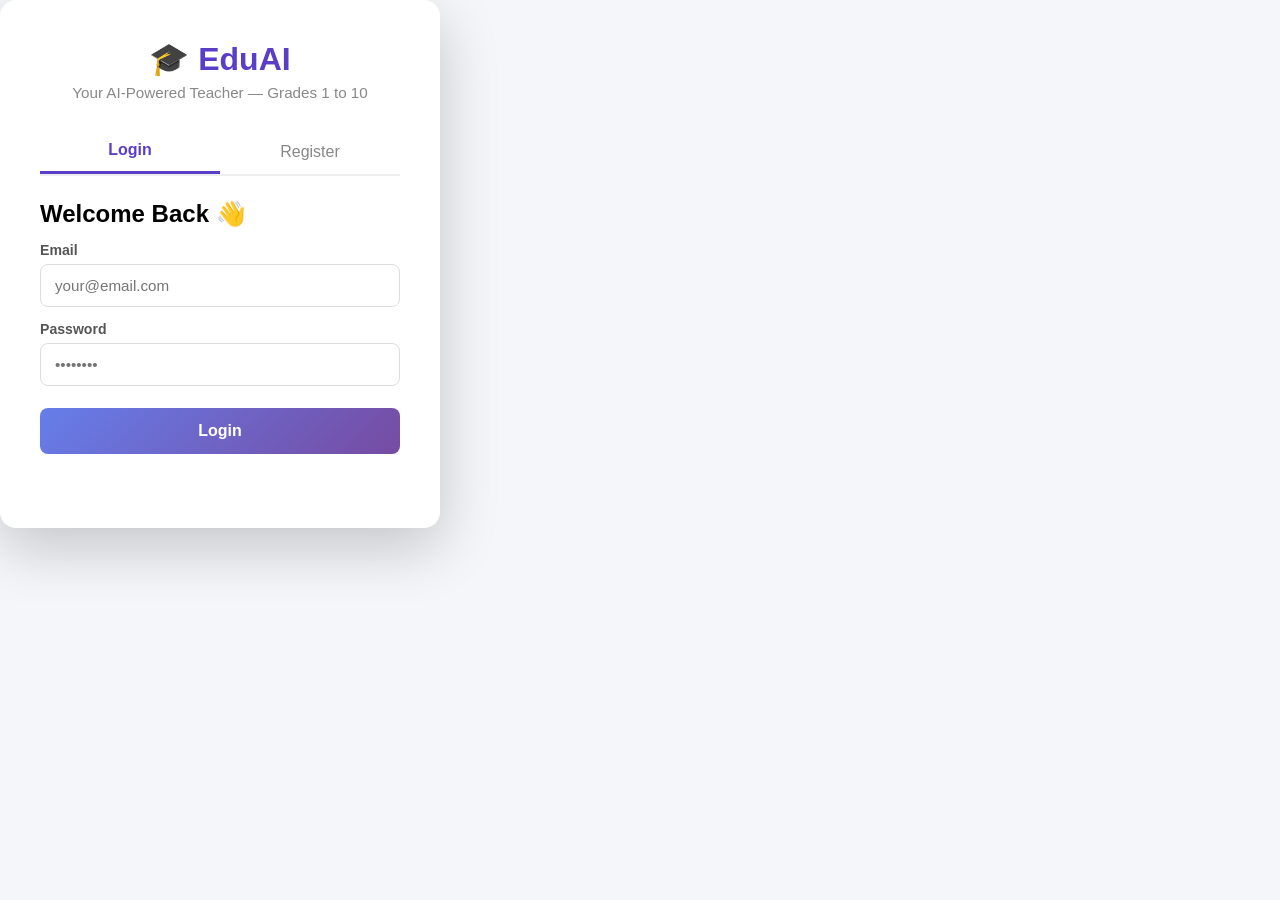
==== frontend/dashboard.html @ 4d83b5c8 "phase-3 dashboard design completed" ====
<!DOCTYPE html>
<html lang="en">
<head>
  <meta charset="UTF-8" />
  <meta name="viewport" content="width=device-width, initial-scale=1.0"/>
  <title>EduAI — Dashboard</title>
  <link rel="stylesheet" href="css/style.css" />
</head>
<body>

  <!-- TOP NAVIGATION BAR -->
  <nav class="navbar">
    <div class="nav-brand">🎓 EduAI</div>
    <div class="nav-user">
      <span id="user-greeting">Welcome!</span>
      <button class="btn-logout" onclick="logout()">Logout</button>
    </div>
  </nav>

  <!-- MAIN CONTENT -->
  <div class="dashboard-container">

    <!-- PAGE TITLE -->
    <div class="page-title">
      <h2>📚 Your Books</h2>
      <p id="grade-label">Loading...</p>
    </div>

    <!-- BOOKS GRID -->
    <div id="books-grid" class="books-grid">
      <!-- Books will be added here by JavaScript -->
    </div>

    <!-- EMPTY STATE -->
    <div id="empty-state" class="empty-state hidden">
      <p>😔 No books found for your grade.</p>
      <p>Please ask your teacher to upload books.</p>
    </div>

    <!-- LOADING STATE -->
    <div id="loading-state" class="loading-state">
      <p>Loading your books...</p>
    </div>

  </div>

  <script src="js/dashboard.js"></script>
</body>
</html>
---- frontend/css/style.css ----
/* ===== RESET & BASE ===== */
* {
  margin: 0;
  padding: 0;
  box-sizing: border-box;
}

body {
  font-family: 'Segoe UI', Tahoma, Geneva, Verdana, sans-serif;
  background: #f5f6fa;
  min-height: 100vh;
}

/* Login page only */
body.login-page {
  background: linear-gradient(135deg, #667eea 0%, #764ba2 100%);
  display: flex;
  align-items: center;
  justify-content: center;
}

/* ===== CARD CONTAINER ===== */
.container {
  background: white;
  border-radius: 16px;
  padding: 40px;
  width: 100%;
  max-width: 440px;
  box-shadow: 0 20px 60px rgba(0,0,0,0.2);
}

/* ===== HEADER ===== */
.header {
  text-align: center;
  margin-bottom: 28px;
}

.header h1 {
  font-size: 2rem;
  color: #5a3ec8;
}

.header p {
  color: #888;
  font-size: 0.95rem;
  margin-top: 6px;
}

/* ===== TABS ===== */
.tabs {
  display: flex;
  margin-bottom: 24px;
  border-bottom: 2px solid #eee;
}

.tab-btn {
  flex: 1;
  padding: 12px;
  border: none;
  background: none;
  font-size: 1rem;
  cursor: pointer;
  color: #888;
  transition: all 0.2s;
}

.tab-btn.active {
  color: #5a3ec8;
  border-bottom: 3px solid #5a3ec8;
  font-weight: 600;
}

/* ===== FORM ===== */
.form-box label {
  display: block;
  margin: 14px 0 6px;
  font-size: 0.88rem;
  color: #555;
  font-weight: 600;
}

.form-box input,
.form-box select {
  width: 100%;
  padding: 12px 14px;
  border: 1.5px solid #ddd;
  border-radius: 8px;
  font-size: 0.95rem;
  transition: border 0.2s;
  outline: none;
}

.form-box input:focus,
.form-box select:focus {
  border-color: #5a3ec8;
}

/* ===== BUTTON ===== */
.btn-primary {
  width: 100%;
  padding: 14px;
  background: linear-gradient(135deg, #667eea, #764ba2);
  color: white;
  border: none;
  border-radius: 8px;
  font-size: 1rem;
  font-weight: 600;
  cursor: pointer;
  margin-top: 22px;
  transition: opacity 0.2s;
}

.btn-primary:hover {
  opacity: 0.9;
}

/* ===== MESSAGE ===== */
.msg {
  margin-top: 14px;
  text-align: center;
  font-size: 0.9rem;
  min-height: 20px;
}

.msg.success { color: #22c55e; }
.msg.error   { color: #ef4444; }

/* ===== UTILITY ===== */
.hidden { display: none; }

/* ===== NAVBAR IMPROVED ===== */
.navbar {
  background: linear-gradient(135deg, #667eea, #764ba2);
  padding: 16px 40px;
  display: flex;
  align-items: center;
  justify-content: space-between;
  box-shadow: 0 4px 15px rgba(102,126,234,0.4);
  position: sticky;
  top: 0;
  z-index: 100;
}

.nav-brand {
  color: white;
  font-size: 1.4rem;
  font-weight: 700;
  letter-spacing: 1px;
}

.nav-user {
  display: flex;
  align-items: center;
  gap: 16px;
}

.nav-user span {
  color: rgba(255,255,255,0.9);
  font-size: 0.95rem;
}

.btn-logout {
  padding: 8px 20px;
  background: rgba(255,255,255,0.15);
  color: white;
  border: 1.5px solid rgba(255,255,255,0.5);
  border-radius: 20px;
  cursor: pointer;
  font-size: 0.9rem;
  transition: all 0.2s;
}

.btn-logout:hover {
  background: rgba(255,255,255,0.3);
  transform: scale(1.05);
}

/* ===== DASHBOARD CONTAINER ===== */
.dashboard-container {
  max-width: 1100px;
  margin: 40px auto;
  padding: 0 32px;
}

/* ===== PAGE TITLE ===== */
.page-title {
  margin-bottom: 36px;
  padding-bottom: 20px;
  border-bottom: 2px solid #ede9ff;
}

.page-title h2 {
  font-size: 2rem;
  color: #5a3ec8;
  font-weight: 700;
}

.page-title p {
  color: #999;
  margin-top: 6px;
  font-size: 1rem;
}

/* ===== BOOKS GRID ===== */
.books-grid {
  display: grid;
  grid-template-columns: repeat(auto-fill, minmax(220px, 1fr));
  gap: 28px;
}

/* ===== BOOK CARD ===== */
.book-card {
  background: white;
  border-radius: 16px;
  padding: 32px 24px;
  box-shadow: 0 4px 20px rgba(0,0,0,0.07);
  cursor: pointer;
  transition: all 0.25s ease;
  text-align: center;
  border: 2px solid transparent;
  position: relative;
  overflow: hidden;
}

.book-card::before {
  content: "";
  position: absolute;
  top: 0;
  left: 0;
  right: 0;
  height: 4px;
  background: linear-gradient(135deg, #667eea, #764ba2);
  transform: scaleX(0);
  transition: transform 0.25s ease;
}

.book-card:hover::before {
  transform: scaleX(1);
}

.book-card:hover {
  transform: translateY(-6px);
  box-shadow: 0 12px 35px rgba(90,62,200,0.18);
  border-color: #ede9ff;
}

.book-card .book-icon {
  font-size: 3rem;
  margin-bottom: 16px;
  display: block;
}

.book-card .book-title {
  font-size: 1rem;
  font-weight: 700;
  color: #2d2d2d;
  margin-bottom: 10px;
  line-height: 1.4;
}

.book-card .book-subject {
  font-size: 0.82rem;
  color: #5a3ec8;
  background: #f0ecff;
  padding: 5px 14px;
  border-radius: 20px;
  display: inline-block;
  font-weight: 600;
  letter-spacing: 0.5px;
}

.book-card .book-arrow {
  margin-top: 16px;
  color: #bbb;
  font-size: 0.85rem;
  transition: color 0.2s;
}

.book-card:hover .book-arrow {
  color: #5a3ec8;
}

/* ===== EMPTY STATE ===== */
.empty-state {
  text-align: center;
  padding: 80px 20px;
  color: #aaa;
  font-size: 1rem;
  line-height: 2.2;
}

.empty-state p:first-child {
  font-size: 3rem;
  margin-bottom: 8px;
}

/* ===== LOADING STATE ===== */
.loading-state {
  text-align: center;
  padding: 80px 20px;
  color: #aaa;
  font-size: 1rem;
}
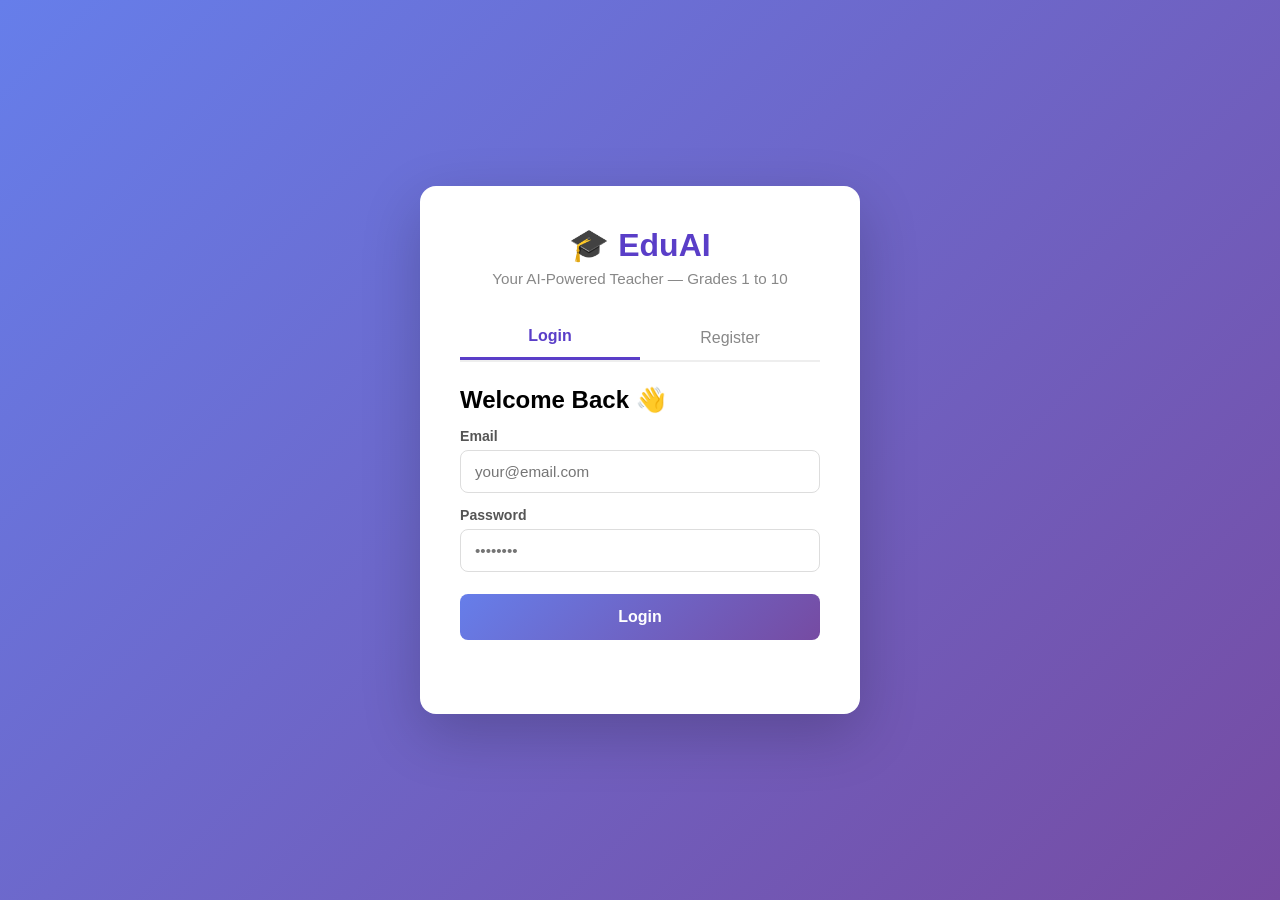
==== commit 1381d483: "Student progress page + progress API" ====
--- a/frontend/dashboard.html
+++ b/frontend/dashboard.html
@@ -13,6 +13,7 @@
     <div class="nav-brand">🎓 EduAI</div>
     <div class="nav-user">
       <span id="user-greeting">Welcome!</span>
+      <button class="btn-progress" onclick="goToProgress()">📊 My Progress</button>
       <button class="btn-logout" onclick="logout()">Logout</button>
     </div>
   </nav>
@@ -28,7 +29,6 @@
 
     <!-- BOOKS GRID -->
     <div id="books-grid" class="books-grid">
-      <!-- Books will be added here by JavaScript -->
     </div>
 
     <!-- EMPTY STATE -->
--- a/frontend/css/style.css
+++ b/frontend/css/style.css
@@ -124,11 +124,15 @@
 
 .msg.success { color: #22c55e; }
 .msg.error   { color: #ef4444; }
+.msg.info    { color: #3b82f6; }
 
 /* ===== UTILITY ===== */
-.hidden { display: none; }
-
-/* ===== NAVBAR IMPROVED ===== */
+.hidden {
+  display: none !important;
+}
+
+
+/* ================= NAVBAR ======================= */
 .navbar {
   background: linear-gradient(135deg, #667eea, #764ba2);
   padding: 16px 40px;
@@ -300,4 +304,595 @@
   padding: 80px 20px;
   color: #aaa;
   font-size: 1rem;
-}+}
+
+
+/* ================ CHAT =============================== */
+.book-info-bar {
+  background: white;
+  padding: 12px 32px;
+  display: flex;
+  align-items: center;
+  gap: 16px;
+  border-bottom: 2px solid #f0ecff;
+  box-shadow: 0 2px 8px rgba(0,0,0,0.05);
+}
+
+.btn-back {
+  padding: 8px 16px;
+  background: #f0ecff;
+  color: #5a3ec8;
+  border: none;
+  border-radius: 8px;
+  cursor: pointer;
+  font-size: 0.9rem;
+  font-weight: 600;
+  transition: all 0.2s;
+}
+
+.btn-back:hover {
+  background: #5a3ec8;
+  color: white;
+}
+
+.book-info-details {
+  flex: 1;
+  display: flex;
+  align-items: center;
+  gap: 10px;
+}
+
+.book-info-details span:first-child {
+  font-weight: 700;
+  color: #2d2d2d;
+  font-size: 1rem;
+}
+
+.subject-badge {
+  background: #f0ecff;
+  color: #5a3ec8;
+  padding: 3px 12px;
+  border-radius: 20px;
+  font-size: 0.8rem;
+  font-weight: 600;
+}
+
+.grade-badge {
+  background: linear-gradient(135deg, #667eea, #764ba2);
+  color: white;
+  padding: 6px 14px;
+  border-radius: 20px;
+  font-size: 0.85rem;
+  font-weight: 600;
+}
+
+.main-layout {
+  display: flex;
+  max-width: 1200px;
+  margin: 0 auto;
+  height: calc(100vh - 130px);
+}
+
+.sidebar {
+  width: 260px;
+  background: white;
+  border-right: 2px solid #f0ecff;
+  display: flex;
+  flex-direction: column;
+  overflow-y: auto;
+}
+
+.sidebar-header {
+  padding: 20px;
+  border-bottom: 2px solid #f0ecff;
+}
+
+.sidebar-header h3 {
+  font-size: 1.1rem;
+  color: #5a3ec8;
+}
+
+.chapters-list {
+  list-style: none;
+  padding: 10px;
+}
+
+.chapters-list li {
+  padding: 12px 16px;
+  margin-bottom: 8px;
+  border-radius: 8px;
+  cursor: pointer;
+  font-size: 0.95rem;
+  color: #555;
+  transition: all 0.2s;
+}
+
+.chapters-list li:hover {
+  background: #f0ecff;
+  color: #5a3ec8;
+}
+
+.chapters-list li.loading-chapters {
+  color: #aaa;
+  text-align: center;
+  cursor: default;
+}
+
+.chapters-list li.loading-chapters:hover {
+  background: transparent;
+  color: #aaa;
+}
+
+.chat-wrapper {
+  flex: 1;
+  padding: 0 20px;
+  display: flex;
+  flex-direction: column;
+  height: 100%;
+}
+
+.chat-messages {
+  flex: 1;
+  overflow-y: auto;
+  padding: 28px 0;
+  display: flex;
+  flex-direction: column;
+  gap: 20px;
+}
+
+.message {
+  display: flex;
+  align-items: flex-start;
+  gap: 12px;
+  animation: fadeInUp 0.3s ease;
+}
+
+@keyframes fadeInUp {
+  from { opacity: 0; transform: translateY(10px); }
+  to   { opacity: 1; transform: translateY(0); }
+}
+
+.ai-message      { flex-direction: row; }
+.student-message { flex-direction: row-reverse; }
+
+.message-avatar {
+  width: 38px;
+  height: 38px;
+  border-radius: 50%;
+  background: #f0ecff;
+  display: flex;
+  align-items: center;
+  justify-content: center;
+  font-size: 1.2rem;
+  flex-shrink: 0;
+}
+
+.student-message .message-avatar {
+  background: linear-gradient(135deg, #667eea, #764ba2);
+}
+
+.message-bubble {
+  max-width: 70%;
+  padding: 14px 18px;
+  border-radius: 16px;
+  font-size: 0.95rem;
+  line-height: 1.7;
+  color: #2d2d2d;
+}
+
+.ai-message .message-bubble {
+  background: white;
+  border-top-left-radius: 4px;
+  box-shadow: 0 2px 12px rgba(0,0,0,0.07);
+}
+
+.student-message .message-bubble {
+  background: linear-gradient(135deg, #667eea, #764ba2);
+  color: white;
+  border-top-right-radius: 4px;
+}
+
+.typing-indicator {
+  display: flex;
+  align-items: center;
+  gap: 12px;
+  padding: 0 0 16px 0;
+}
+
+.typing-bubble {
+  background: white;
+  padding: 14px 18px;
+  border-radius: 16px;
+  border-top-left-radius: 4px;
+  box-shadow: 0 2px 12px rgba(0,0,0,0.07);
+  display: flex;
+  gap: 5px;
+  align-items: center;
+}
+
+.typing-bubble span {
+  width: 8px;
+  height: 8px;
+  background: #5a3ec8;
+  border-radius: 50%;
+  animation: typing 1.2s infinite;
+}
+
+.typing-bubble span:nth-child(2) { animation-delay: 0.2s; }
+.typing-bubble span:nth-child(3) { animation-delay: 0.4s; }
+
+@keyframes typing {
+  0%, 60%, 100% { transform: translateY(0); opacity: 0.4; }
+  30%           { transform: translateY(-6px); opacity: 1; }
+}
+
+.chat-input-area {
+  padding: 16px 0 24px 0;
+  border-top: 2px solid #f0ecff;
+}
+
+.input-wrapper {
+  display: flex;
+  align-items: center;
+  gap: 10px;
+  background: white;
+  border-radius: 12px;
+  padding: 8px 8px 8px 12px;
+  box-shadow: 0 4px 20px rgba(0,0,0,0.08);
+  border: 2px solid transparent;
+  transition: border 0.2s;
+}
+
+.input-wrapper:focus-within { border-color: #5a3ec8; }
+
+.lang-select {
+  border: none;
+  outline: none;
+  font-size: 0.85rem;
+  color: #5a3ec8;
+  background: #f0ecff;
+  padding: 6px 8px;
+  border-radius: 8px;
+  cursor: pointer;
+}
+
+.question-input {
+  flex: 1;
+  border: none;
+  outline: none;
+  font-size: 0.95rem;
+  color: #2d2d2d;
+  background: transparent;
+  padding: 6px 0;
+}
+
+.question-input::placeholder { color: #bbb; }
+
+.btn-send {
+  width: 42px;
+  height: 42px;
+  background: linear-gradient(135deg, #667eea, #764ba2);
+  color: white;
+  border: none;
+  border-radius: 10px;
+  cursor: pointer;
+  font-size: 1.1rem;
+  transition: all 0.2s;
+  display: flex;
+  align-items: center;
+  justify-content: center;
+}
+
+.btn-send:hover   { transform: scale(1.08); }
+.btn-send:disabled { opacity: 0.5; cursor: not-allowed; transform: none; }
+
+
+/* ================ ADMIN =============================== */
+
+/* ── Stats bar ── */
+.stats-bar {
+  display: grid;
+  grid-template-columns: repeat(3, 1fr);
+  gap: 20px;
+  margin-bottom: 36px;
+}
+
+.stat-card {
+  background: white;
+  border-radius: 16px;
+  padding: 24px 28px;
+  display: flex;
+  align-items: center;
+  gap: 18px;
+  box-shadow: 0 4px 20px rgba(0,0,0,0.06);
+  border-left: 5px solid #667eea;
+  transition: transform 0.2s;
+}
+
+.stat-card:hover { transform: translateY(-3px); }
+.stat-card:nth-child(2) { border-left-color: #764ba2; }
+.stat-card:nth-child(3) { border-left-color: #f59e0b; }
+
+.stat-icon {
+  font-size: 2.2rem;
+  flex-shrink: 0;
+}
+
+.stat-number {
+  font-size: 2rem;
+  font-weight: 800;
+  color: #5a3ec8;
+  line-height: 1;
+}
+
+.stat-label {
+  font-size: 0.82rem;
+  color: #999;
+  font-weight: 600;
+  margin-top: 4px;
+  text-transform: uppercase;
+  letter-spacing: 0.5px;
+}
+
+/* ── Admin sections ── */
+.admin-section {
+  background: white;
+  border-radius: 16px;
+  padding: 28px 32px;
+  margin-bottom: 28px;
+  box-shadow: 0 4px 20px rgba(0,0,0,0.06);
+}
+
+.section-title {
+  font-size: 1.2rem;
+  font-weight: 700;
+  color: #5a3ec8;
+  margin-bottom: 24px;
+  padding-bottom: 14px;
+  border-bottom: 2px solid #f0ecff;
+}
+
+/* ── Upload form ── */
+.upload-form {
+  display: flex;
+  flex-direction: column;
+  gap: 16px;
+}
+
+.form-row {
+  display: grid;
+  grid-template-columns: 1fr 1fr;
+  gap: 20px;
+}
+
+.form-group {
+  display: flex;
+  flex-direction: column;
+  gap: 6px;
+}
+
+.form-group label {
+  font-size: 0.85rem;
+  font-weight: 700;
+  color: #555;
+}
+
+.form-group input,
+.form-group select {
+  padding: 10px 14px;
+  border: 1.5px solid #e5e7eb;
+  border-radius: 8px;
+  font-size: 0.9rem;
+  outline: none;
+  transition: border 0.2s;
+  font-family: inherit;
+}
+
+.form-group input:focus,
+.form-group select:focus {
+  border-color: #5a3ec8;
+}
+
+.form-group input[type="file"] {
+  padding: 8px 10px;
+  cursor: pointer;
+}
+
+.btn-upload {
+  align-self: flex-start;
+  padding: 12px 28px;
+  background: linear-gradient(135deg, #667eea, #764ba2);
+  color: white;
+  border: none;
+  border-radius: 10px;
+  font-size: 0.95rem;
+  font-weight: 700;
+  cursor: pointer;
+  transition: opacity 0.2s, transform 0.2s;
+  font-family: inherit;
+}
+
+.btn-upload:hover    { opacity: 0.9; transform: translateY(-1px); }
+.btn-upload:disabled { opacity: 0.5; cursor: not-allowed; transform: none; }
+
+/* ── Admin tables ── */
+.admin-table {
+  width: 100%;
+  border-collapse: collapse;
+  font-size: 0.9rem;
+}
+
+.admin-table thead tr {
+  background: #f8f7ff;
+  border-bottom: 2px solid #ede9ff;
+}
+
+.admin-table th {
+  padding: 12px 16px;
+  text-align: left;
+  font-size: 0.78rem;
+  font-weight: 700;
+  color: #888;
+  text-transform: uppercase;
+  letter-spacing: 0.5px;
+}
+
+.admin-table td {
+  padding: 14px 16px;
+  border-bottom: 1px solid #f3f4f6;
+  color: #2d2d2d;
+  vertical-align: middle;
+}
+
+.admin-table tbody tr:hover { background: #fafafa; }
+.admin-table tbody tr:last-child td { border-bottom: none; }
+
+/* ── Delete button ── */
+.btn-delete {
+  padding: 6px 14px;
+  background: #fef2f2;
+  color: #ef4444;
+  border: 1.5px solid #fecaca;
+  border-radius: 8px;
+  font-size: 0.82rem;
+  font-weight: 700;
+  cursor: pointer;
+  transition: all 0.2s;
+  font-family: inherit;
+}
+
+.btn-delete:hover {
+  background: #ef4444;
+  color: white;
+  border-color: #ef4444;
+}
+
+
+/* ================ PROGRESS PAGE =============================== */
+
+/* My Progress button in navbar */
+.btn-progress {
+  padding: 8px 20px;
+  background: rgba(255,255,255,0.15);
+  color: white;
+  border: 1.5px solid rgba(255,255,255,0.5);
+  border-radius: 20px;
+  cursor: pointer;
+  font-size: 0.9rem;
+  transition: all 0.2s;
+}
+
+.btn-progress:hover {
+  background: rgba(255,255,255,0.3);
+  transform: scale(1.05);
+}
+
+/* Progress grid */
+.progress-grid {
+  display: grid;
+  grid-template-columns: repeat(auto-fill, minmax(320px, 1fr));
+  gap: 24px;
+  margin-top: 8px;
+}
+
+/* Progress card */
+.progress-card {
+  background: white;
+  border-radius: 16px;
+  padding: 24px 28px;
+  box-shadow: 0 4px 20px rgba(0,0,0,0.07);
+  display: flex;
+  flex-direction: column;
+  gap: 14px;
+  border-top: 4px solid #667eea;
+  transition: transform 0.2s;
+}
+
+.progress-card:hover { transform: translateY(-4px); }
+
+/* Card header */
+.progress-card-header {
+  display: flex;
+  align-items: center;
+  justify-content: space-between;
+}
+
+.progress-subject {
+  font-size: 1.1rem;
+  font-weight: 800;
+  color: #2d2d2d;
+  text-transform: capitalize;
+}
+
+.progress-score-badge {
+  font-size: 0.75rem;
+  font-weight: 700;
+  padding: 4px 12px;
+  border-radius: 20px;
+}
+
+/* Score row */
+.progress-score-row {
+  display: flex;
+  justify-content: space-between;
+  align-items: center;
+}
+
+.progress-score-label {
+  font-size: 0.85rem;
+  color: #888;
+  font-weight: 600;
+}
+
+.progress-score-value {
+  font-size: 1.3rem;
+  font-weight: 800;
+}
+
+/* Progress bar */
+.progress-bar-bg {
+  background: #f3f4f6;
+  border-radius: 20px;
+  height: 10px;
+  overflow: hidden;
+}
+
+.progress-bar-fill {
+  height: 100%;
+  border-radius: 20px;
+  transition: width 0.8s ease;
+}
+
+/* Meta row */
+.progress-meta {
+  display: flex;
+  justify-content: space-between;
+  font-size: 0.8rem;
+  color: #9ca3af;
+  font-weight: 600;
+}
+
+/* Weak/suggestion sections */
+.progress-section { display: flex; flex-direction: column; gap: 8px; }
+
+.progress-section-title {
+  font-size: 0.82rem;
+  font-weight: 700;
+  color: #555;
+}
+
+.progress-tags {
+  display: flex;
+  flex-wrap: wrap;
+  gap: 6px;
+}
+
+.tag {
+  font-size: 0.75rem;
+  font-weight: 700;
+  padding: 4px 10px;
+  border-radius: 20px;
+}
+
+.tag-weak    { background: #fef2f2; color: #ef4444; }
+.tag-suggest { background: #f0fdf4; color: #22c55e; }
